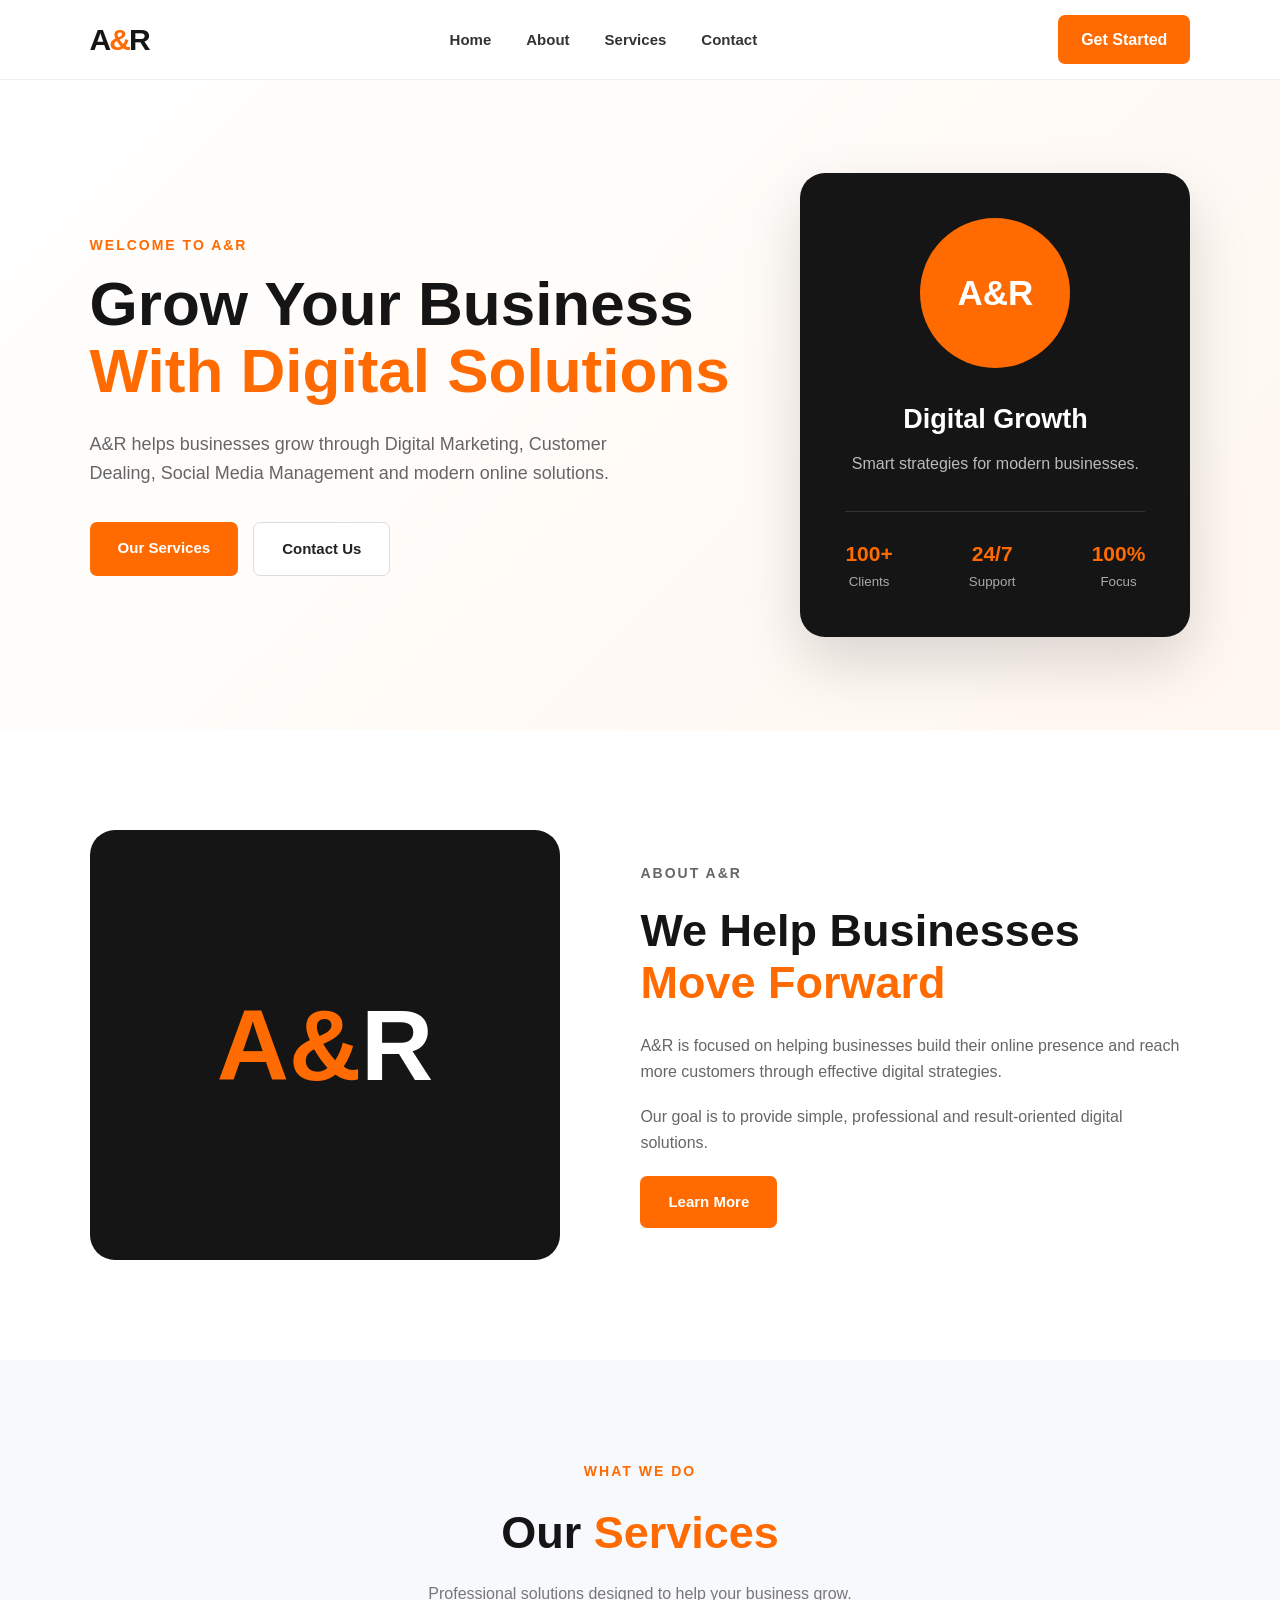
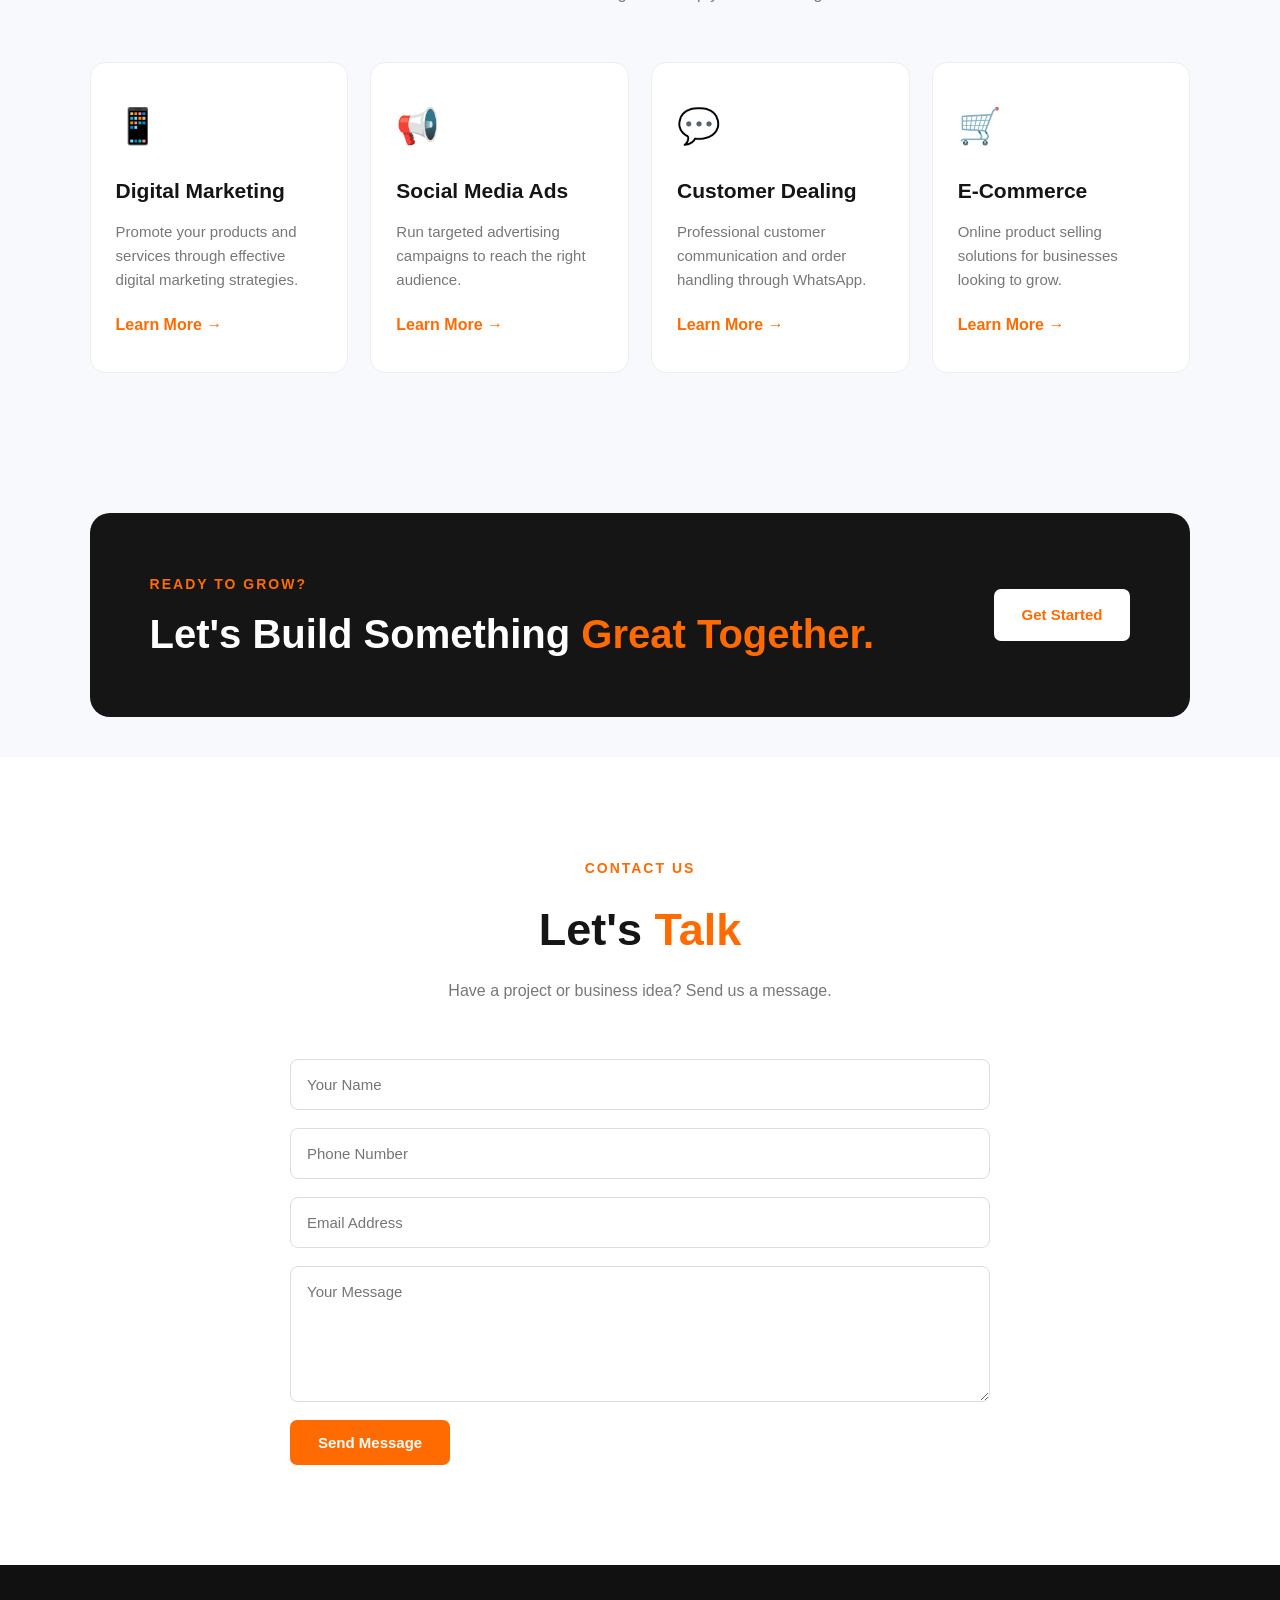
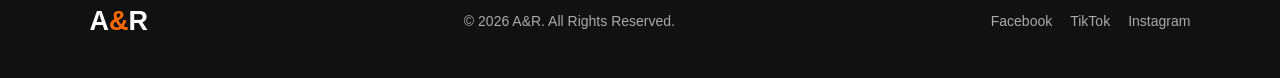
==== index.html @ b3b339a8 "Create index.html" ====
<!DOCTYPE html>
<html lang="en">
<head>
    <meta charset="UTF-8">
    <meta name="viewport" content="width=device-width, initial-scale=1.0">

    <title>A&R | Digital Solutions</title>

<link rel="stylesheet" href="/ar.css">
</head>
<body>

    <!-- Navbar -->
    <header class="navbar">
        <div class="logo">A<span>&</span>R</div>

        <nav>
            <a href="#home">Home</a>
            <a href="#about">About</a>
            <a href="#services">Services</a>
            <a href="#contact">Contact</a>
        </nav>

        <a href="#contact" class="nav-btn">Get Started</a>
    </header>


    <!-- Hero Section -->
    <section class="hero" id="home">

        <div class="hero-content">

            <p class="small-title">WELCOME TO A&R</p>

            <h1>
                Grow Your Business
                <span>With Digital Solutions</span>
            </h1>

            <p class="hero-text">
                A&R helps businesses grow through Digital Marketing,
                Customer Dealing, Social Media Management and modern
                online solutions.
            </p>

            <div class="hero-buttons">
                <a href="#services" class="btn primary">Our Services</a>
                <a href="#contact" class="btn secondary">Contact Us</a>
            </div>

        </div>

        <div class="hero-card">
            <div class="card-circle">A&R</div>

            <h3>Digital Growth</h3>

            <p>
                Smart strategies for modern businesses.
            </p>

            <div class="stats">
                <div>
                    <strong>100+</strong>
                    <small>Clients</small>
                </div>

                <div>
                    <strong>24/7</strong>
                    <small>Support</small>
                </div>

                <div>
                    <strong>100%</strong>
                    <small>Focus</small>
                </div>
            </div>
        </div>

    </section>


    <!-- About -->
    <section class="about" id="about">

        <div class="about-image">
            <div class="about-logo">A&R</div>
        </div>

        <div class="about-content">

            <p class="section-tag">ABOUT A&R</p>

            <h2>
                We Help Businesses
                <span>Move Forward</span>
            </h2>

            <p>
                A&R is focused on helping businesses build their online
                presence and reach more customers through effective
                digital strategies.
            </p>

            <p>
                Our goal is to provide simple, professional and
                result-oriented digital solutions.
            </p>

            <a href="#contact" class="btn primary">Learn More</a>

        </div>

    </section>


    <!-- Services -->
    <section class="services" id="services">

        <div class="section-heading">
            <p class="section-tag">WHAT WE DO</p>

            <h2>Our <span>Services</span></h2>

            <p>
                Professional solutions designed to help your business grow.
            </p>
        </div>


        <div class="service-container">

            <div class="service-card">
                <div class="icon">📱</div>

                <h3>Digital Marketing</h3>

                <p>
                    Promote your products and services through effective
                    digital marketing strategies.
                </p>

                <a href="#contact">Learn More →</a>
            </div>


            <div class="service-card">
                <div class="icon">📢</div>

                <h3>Social Media Ads</h3>

                <p>
                    Run targeted advertising campaigns to reach the
                    right audience.
                </p>

                <a href="#contact">Learn More →</a>
            </div>


            <div class="service-card">
                <div class="icon">💬</div>

                <h3>Customer Dealing</h3>

                <p>
                    Professional customer communication and order
                    handling through WhatsApp.
                </p>

                <a href="#contact">Learn More →</a>
            </div>


            <div class="service-card">
                <div class="icon">🛒</div>

                <h3>E-Commerce</h3>

                <p>
                    Online product selling solutions for businesses
                    looking to grow.
                </p>

                <a href="#contact">Learn More →</a>
            </div>

        </div>

    </section>


    <!-- CTA -->
    <section class="cta">

        <div>
            <p class="section-tag">READY TO GROW?</p>

            <h2>
                Let's Build Something
                <span>Great Together.</span>
            </h2>
        </div>

        <a href="#contact" class="btn white">Get Started</a>

    </section>


    <!-- Contact -->
    <section class="contact" id="contact">

        <div class="section-heading">
            <p class="section-tag">CONTACT US</p>

            <h2>Let's <span>Talk</span></h2>

            <p>
                Have a project or business idea? Send us a message.
            </p>
        </div>


        <form class="contact-form">

            <input
                type="text"
                placeholder="Your Name"
                required
            >

            <input
                type="tel"
                placeholder="Phone Number"
                required
            >

            <input
                type="email"
                placeholder="Email Address"
            >

            <textarea
                placeholder="Your Message"
                rows="6"
                required
            ></textarea>

            <button type="submit" class="btn primary">
                Send Message
            </button>

        </form>

    </section>


    <!-- Footer -->
    <footer>

        <div class="footer-logo">A<span>&</span>R</div>

        <p>
            © 2026 A&R. All Rights Reserved.
        </p>

        <div class="social">
            <a href="#">Facebook</a>
            <a href="#">TikTok</a>
            <a href="#">Instagram</a>
        </div>

    </footer>

</body>
</html>
---- ar.css ----
* {
    margin: 0;
    padding: 0;
    box-sizing: border-box;
}

html {
    scroll-behavior: smooth;
}

body {
    font-family: Arial, Helvetica, sans-serif;
    background: #f8f9fc;
    color: #151515;
    line-height: 1.6;
}


/* =========================
   NAVBAR
========================= */

.navbar {
    width: 100%;
    height: 80px;
    padding: 0 7%;
    display: flex;
    align-items: center;
    justify-content: space-between;
    background: white;
    border-bottom: 1px solid #eee;
    position: sticky;
    top: 0;
    z-index: 1000;
}

.logo {
    font-size: 30px;
    font-weight: 800;
    letter-spacing: -2px;
}

.logo span,
.footer-logo span {
    color: #ff6b00;
}

.navbar nav {
    display: flex;
    gap: 35px;
}

.navbar nav a {
    text-decoration: none;
    color: #333;
    font-size: 15px;
    font-weight: 600;
    transition: 0.3s;
}

.navbar nav a:hover {
    color: #ff6b00;
}

.nav-btn {
    text-decoration: none;
    background: #ff6b00;
    color: white;
    padding: 12px 23px;
    border-radius: 7px;
    font-weight: 600;
}


/* =========================
   HERO
========================= */

.hero {
    min-height: 650px;
    padding: 80px 7%;
    display: flex;
    align-items: center;
    justify-content: space-between;
    gap: 60px;
    background:
        linear-gradient(135deg, #fff 0%, #fff7f0 100%);
}

.hero-content {
    max-width: 650px;
}

.small-title,
.section-tag {
    color: #ff6b00;
    font-size: 14px;
    font-weight: 800;
    letter-spacing: 2px;
    margin-bottom: 15px;
}

.hero h1 {
    font-size: 62px;
    line-height: 1.08;
    margin-bottom: 25px;
}

.hero h1 span,
.about h2 span,
.section-heading h2 span,
.cta h2 span {
    color: #ff6b00;
}

.hero-text {
    color: #666;
    font-size: 18px;
    max-width: 580px;
    margin-bottom: 35px;
}

.hero-buttons {
    display: flex;
    gap: 15px;
}

.btn {
    display: inline-block;
    padding: 14px 28px;
    border-radius: 7px;
    text-decoration: none;
    font-weight: 700;
    border: none;
    cursor: pointer;
    font-size: 15px;
}

.primary {
    background: #ff6b00;
    color: white;
}

.secondary {
    border: 1px solid #ddd;
    color: #222;
    background: white;
}

.white {
    background: white;
    color: #ff6b00;
}


/* HERO CARD */

.hero-card {
    width: 390px;
    min-height: 420px;
    padding: 45px;
    background: #151515;
    color: white;
    border-radius: 25px;
    box-shadow: 0 25px 60px rgba(0, 0, 0, 0.15);
    text-align: center;
}

.card-circle {
    width: 150px;
    height: 150px;
    margin: 0 auto 30px;
    border-radius: 50%;
    display: flex;
    align-items: center;
    justify-content: center;
    background: #ff6b00;
    color: white;
    font-size: 35px;
    font-weight: 900;
}

.hero-card h3 {
    font-size: 27px;
    margin-bottom: 10px;
}

.hero-card p {
    color: #bbb;
}

.stats {
    display: flex;
    justify-content: space-between;
    margin-top: 35px;
    padding-top: 25px;
    border-top: 1px solid #333;
}

.stats div {
    display: flex;
    flex-direction: column;
}

.stats strong {
    color: #ff6b00;
    font-size: 21px;
}

.stats small {
    color: #aaa;
}


/* =========================
   ABOUT
========================= */

.about {
    padding: 100px 7%;
    display: flex;
    align-items: center;
    gap: 80px;
    background: white;
}

.about-image {
    width: 50%;
    height: 430px;
    background: #151515;
    border-radius: 25px;
    display: flex;
    align-items: center;
    justify-content: center;
}

.about-logo {
    font-size: 100px;
    font-weight: 900;
    color: white;
}

.about-logo::first-letter {
    color: #ff6b00;
}

.about-content {
    max-width: 550px;
}

.about h2 {
    font-size: 45px;
    line-height: 1.15;
    margin-bottom: 25px;
}

.about-content p {
    color: #666;
    margin-bottom: 20px;
}


/* =========================
   SERVICES
========================= */

.services {
    padding: 100px 7%;
}

.section-heading {
    text-align: center;
    margin-bottom: 55px;
}

.section-heading h2 {
    font-size: 45px;
    margin-bottom: 12px;
}

.section-heading > p:last-child {
    color: #777;
}

.service-container {
    display: grid;
    grid-template-columns: repeat(4, 1fr);
    gap: 22px;
}

.service-card {
    background: white;
    padding: 35px 25px;
    border-radius: 15px;
    border: 1px solid #eee;
    transition: 0.3s;
}

.service-card:hover {
    transform: translateY(-8px);
    box-shadow: 0 15px 40px rgba(0, 0, 0, 0.08);
}

.icon {
    font-size: 35px;
    margin-bottom: 20px;
}

.service-card h3 {
    font-size: 21px;
    margin-bottom: 12px;
}

.service-card p {
    color: #777;
    font-size: 15px;
    margin-bottom: 20px;
}

.service-card a {
    text-decoration: none;
    color: #ff6b00;
    font-weight: 700;
}


/* =========================
   CTA
========================= */

.cta {
    margin: 40px 7%;
    padding: 60px;
    border-radius: 20px;
    background: #151515;
    color: white;
    display: flex;
    align-items: center;
    justify-content: space-between;
}

.cta h2 {
    font-size: 40px;
    line-height: 1.15;
}


/* =========================
   CONTACT
========================= */

.contact {
    padding: 100px 7%;
    background: white;
}

.contact-form {
    max-width: 700px;
    margin: auto;
    display: flex;
    flex-direction: column;
    gap: 18px;
}

.contact-form input,
.contact-form textarea {
    width: 100%;
    padding: 16px;
    border: 1px solid #ddd;
    border-radius: 8px;
    outline: none;
    font-family: inherit;
    font-size: 15px;
}

.contact-form input:focus,
.contact-form textarea:focus {
    border-color: #ff6b00;
}

.contact-form button {
    width: fit-content;
}


/* =========================
   FOOTER
========================= */

footer {
    background: #111;
    color: white;
    padding: 35px 7%;
    display: flex;
    align-items: center;
    justify-content: space-between;
}

.footer-logo {
    font-size: 27px;
    font-weight: 800;
}

footer p {
    color: #aaa;
    font-size: 14px;
}

.social {
    display: flex;
    gap: 18px;
}

.social a {
    color: #aaa;
    text-decoration: none;
    font-size: 14px;
}

.social a:hover {
    color: #ff6b00;
}


/* =========================
   RESPONSIVE
========================= */

@media (max-width: 1000px) {

    .hero {
        flex-direction: column;
        text-align: center;
    }

    .hero-text {
        margin-left: auto;
        margin-right: auto;
    }

    .hero-buttons {
        justify-content: center;
    }

    .service-container {
        grid-template-columns: repeat(2, 1fr);
    }

    .about {
        flex-direction: column;
    }

    .about-image {
        width: 100%;
    }
}


@media (max-width: 700px) {

    .navbar {
        padding: 0 5%;
    }

    .navbar nav {
        display: none;
    }

    .nav-btn {
        padding: 10px 15px;
        font-size: 13px;
    }

    .hero {
        padding: 60px 5%;
    }

    .hero h1 {
        font-size: 42px;
    }

    .hero-card {
        width: 100%;
    }

    .about,
    .services,
    .contact {
        padding: 70px 5%;
    }

    .about h2,
    .section-heading h2 {
        font-size: 35px;
    }

    .service-container {
        grid-template-columns: 1fr;
    }

    .cta {
        margin: 20px 5%;
        padding: 40px 25px;
        flex-direction: column;
        align-items: flex-start;
        gap: 25px;
    }

    .cta h2 {
        font-size: 32px;
    }

    footer {
        flex-direction: column;
        gap: 20px;
        text-align: center;
    }
}
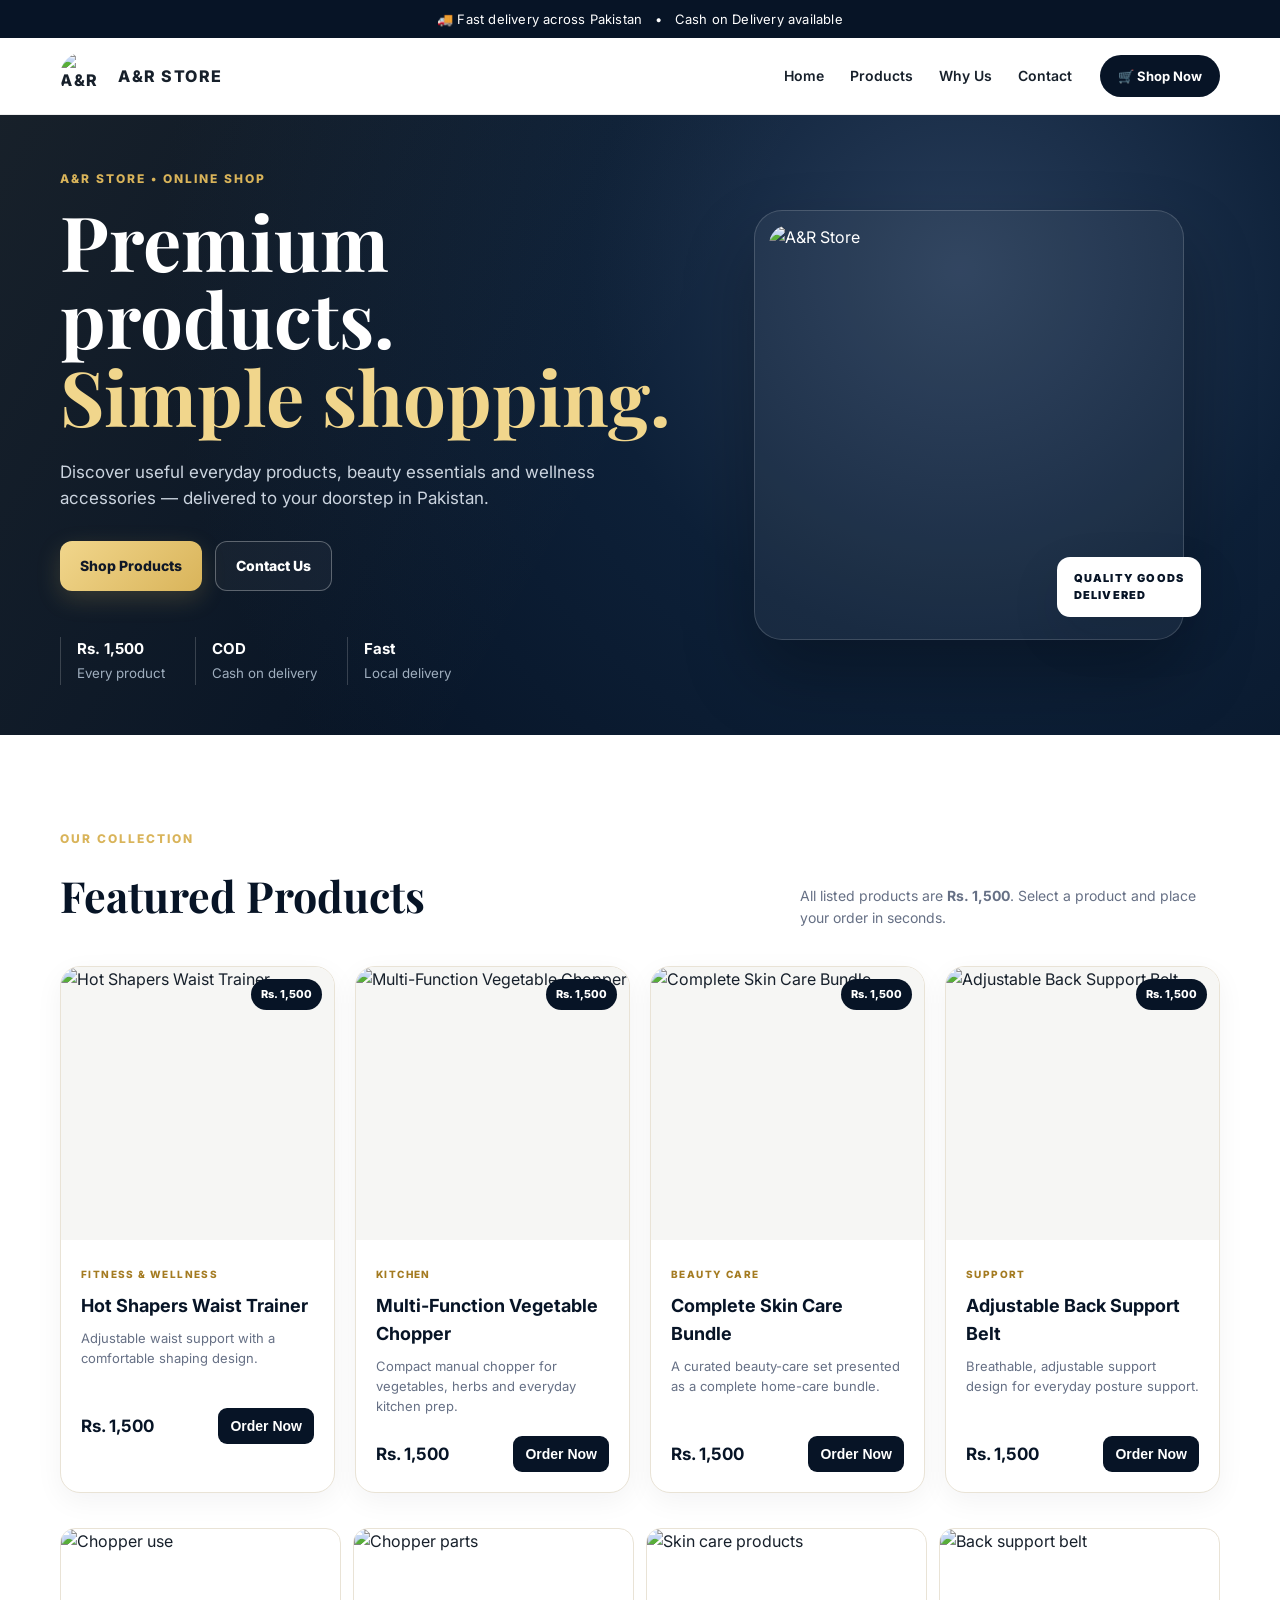
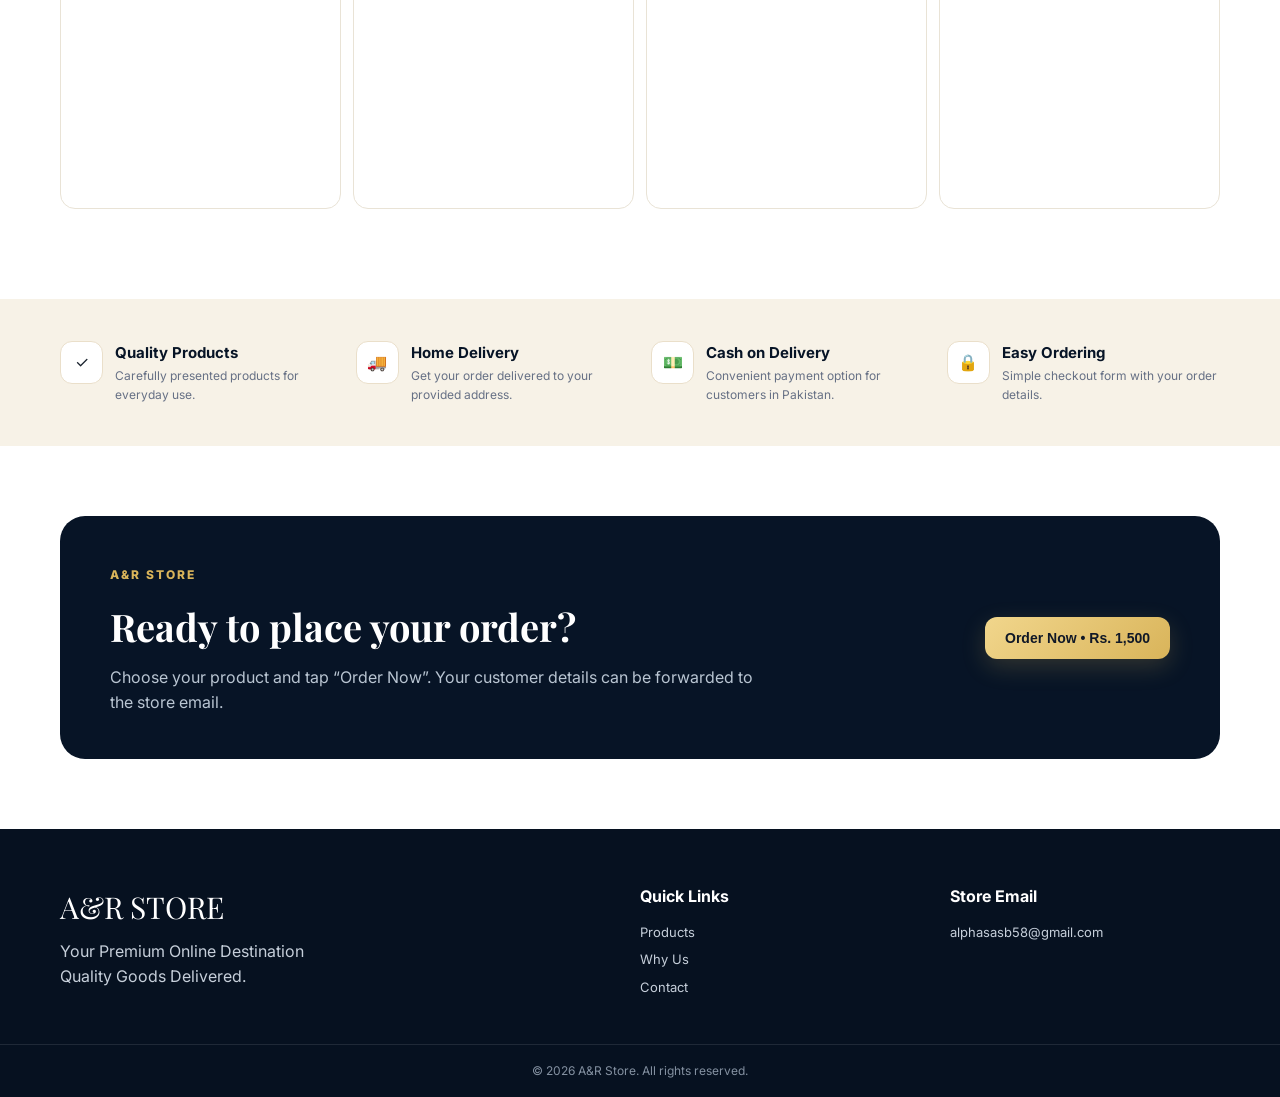
==== commit dbf40d7d: "Add files via upload" ====
--- a/index.html
+++ b/index.html
@@ -1,276 +1,255 @@
 <!DOCTYPE html>
 <html lang="en">
 <head>
-    <meta charset="UTF-8">
-    <meta name="viewport" content="width=device-width, initial-scale=1.0">
-
-    <title>A&R | Digital Solutions</title>
-
-<link rel="stylesheet" href="/ar.css">
+  <meta charset="UTF-8">
+  <meta name="viewport" content="width=device-width, initial-scale=1.0">
+  <meta name="description" content="A&R Store - Premium online destination for quality goods delivered across Pakistan.">
+  <title>A&R Store | Quality Goods Delivered</title>
+  <link rel="preconnect" href="https://fonts.googleapis.com">
+  <link rel="preconnect" href="https://fonts.gstatic.com" crossorigin>
+  <link href="https://fonts.googleapis.com/css2?family=Inter:wght@400;500;600;700;800&family=Playfair+Display:wght@600;700&display=swap" rel="stylesheet">
+  <link rel="stylesheet" href="style.css">
 </head>
 <body>
-
-    <!-- Navbar -->
-    <header class="navbar">
-        <div class="logo">A<span>&</span>R</div>
-
-        <nav>
-            <a href="#home">Home</a>
-            <a href="#about">About</a>
-            <a href="#services">Services</a>
-            <a href="#contact">Contact</a>
-        </nav>
-
-        <a href="#contact" class="nav-btn">Get Started</a>
-    </header>
-
-
-    <!-- Hero Section -->
-    <section class="hero" id="home">
-
-        <div class="hero-content">
-
-            <p class="small-title">WELCOME TO A&R</p>
-
-            <h1>
-                Grow Your Business
-                <span>With Digital Solutions</span>
-            </h1>
-
-            <p class="hero-text">
-                A&R helps businesses grow through Digital Marketing,
-                Customer Dealing, Social Media Management and modern
-                online solutions.
-            </p>
-
-            <div class="hero-buttons">
-                <a href="#services" class="btn primary">Our Services</a>
-                <a href="#contact" class="btn secondary">Contact Us</a>
-            </div>
-
-        </div>
-
-        <div class="hero-card">
-            <div class="card-circle">A&R</div>
-
-            <h3>Digital Growth</h3>
-
-            <p>
-                Smart strategies for modern businesses.
-            </p>
-
-            <div class="stats">
-                <div>
-                    <strong>100+</strong>
-                    <small>Clients</small>
-                </div>
-
-                <div>
-                    <strong>24/7</strong>
-                    <small>Support</small>
-                </div>
-
-                <div>
-                    <strong>100%</strong>
-                    <small>Focus</small>
-                </div>
-            </div>
-        </div>
-
-    </section>
-
-
-    <!-- About -->
-    <section class="about" id="about">
-
-        <div class="about-image">
-            <div class="about-logo">A&R</div>
-        </div>
-
-        <div class="about-content">
-
-            <p class="section-tag">ABOUT A&R</p>
-
-            <h2>
-                We Help Businesses
-                <span>Move Forward</span>
-            </h2>
-
-            <p>
-                A&R is focused on helping businesses build their online
-                presence and reach more customers through effective
-                digital strategies.
-            </p>
-
-            <p>
-                Our goal is to provide simple, professional and
-                result-oriented digital solutions.
-            </p>
-
-            <a href="#contact" class="btn primary">Learn More</a>
-
-        </div>
-
-    </section>
-
-
-    <!-- Services -->
-    <section class="services" id="services">
-
-        <div class="section-heading">
-            <p class="section-tag">WHAT WE DO</p>
-
-            <h2>Our <span>Services</span></h2>
-
-            <p>
-                Professional solutions designed to help your business grow.
-            </p>
-        </div>
-
-
-        <div class="service-container">
-
-            <div class="service-card">
-                <div class="icon">📱</div>
-
-                <h3>Digital Marketing</h3>
-
-                <p>
-                    Promote your products and services through effective
-                    digital marketing strategies.
-                </p>
-
-                <a href="#contact">Learn More →</a>
-            </div>
-
-
-            <div class="service-card">
-                <div class="icon">📢</div>
-
-                <h3>Social Media Ads</h3>
-
-                <p>
-                    Run targeted advertising campaigns to reach the
-                    right audience.
-                </p>
-
-                <a href="#contact">Learn More →</a>
-            </div>
-
-
-            <div class="service-card">
-                <div class="icon">💬</div>
-
-                <h3>Customer Dealing</h3>
-
-                <p>
-                    Professional customer communication and order
-                    handling through WhatsApp.
-                </p>
-
-                <a href="#contact">Learn More →</a>
-            </div>
-
-
-            <div class="service-card">
-                <div class="icon">🛒</div>
-
-                <h3>E-Commerce</h3>
-
-                <p>
-                    Online product selling solutions for businesses
-                    looking to grow.
-                </p>
-
-                <a href="#contact">Learn More →</a>
-            </div>
-
-        </div>
-
-    </section>
-
-
-    <!-- CTA -->
-    <section class="cta">
-
+  <div class="topbar">🚚 Fast delivery across Pakistan &nbsp; • &nbsp; Cash on Delivery available</div>
+
+  <header class="site-header">
+    <div class="container nav">
+      <a class="brand" href="#home" aria-label="A&R Store home">
+        <img src="assets/logo.jpg" alt="A&R Store logo">
+        <span>A&R STORE</span>
+      </a>
+      <button class="menu-btn" aria-label="Open menu">☰</button>
+      <nav class="nav-links">
+        <a href="#home">Home</a>
+        <a href="#products">Products</a>
+        <a href="#why-us">Why Us</a>
+        <a href="#contact">Contact</a>
+      </nav>
+      <a class="cart-pill" href="#products">🛒 Shop Now</a>
+    </div>
+  </header>
+
+  <main id="home">
+    <section class="hero">
+      <div class="hero-glow"></div>
+      <div class="container hero-grid">
+        <div class="hero-copy">
+          <span class="eyebrow">A&R STORE • ONLINE SHOP</span>
+          <h1>Premium products.<br><span>Simple shopping.</span></h1>
+          <p>Discover useful everyday products, beauty essentials and wellness accessories — delivered to your doorstep in Pakistan.</p>
+          <div class="hero-actions">
+            <a class="btn btn-primary" href="#products">Shop Products</a>
+            <a class="btn btn-outline" href="#contact">Contact Us</a>
+          </div>
+          <div class="trust-row">
+            <div><b>Rs. 1,500</b><small>Every product</small></div>
+            <div><b>COD</b><small>Cash on delivery</small></div>
+            <div><b>Fast</b><small>Local delivery</small></div>
+          </div>
+        </div>
+        <div class="hero-art">
+          <div class="hero-card">
+            <img src="assets/logo.jpg" alt="A&R Store">
+            <div class="hero-card-badge">QUALITY GOODS<br>DELIVERED</div>
+          </div>
+        </div>
+      </div>
+    </section>
+
+    <section class="section" id="products">
+      <div class="container">
+        <div class="section-head">
+          <div>
+            <span class="eyebrow">OUR COLLECTION</span>
+            <h2>Featured Products</h2>
+          </div>
+          <p>All listed products are <strong>Rs. 1,500</strong>. Select a product and place your order in seconds.</p>
+        </div>
+
+        <div class="product-grid">
+          <article class="product-card">
+            <div class="product-image">
+              <img src="assets/waist-trainer.jpg" alt="Hot Shapers Waist Trainer">
+              <span class="sale-tag">Rs. 1,500</span>
+            </div>
+            <div class="product-body">
+              <span class="category">FITNESS & WELLNESS</span>
+              <h3>Hot Shapers Waist Trainer</h3>
+              <p>Adjustable waist support with a comfortable shaping design.</p>
+              <div class="card-bottom">
+                <strong>Rs. 1,500</strong>
+                <button class="btn small order-btn" data-product="Hot Shapers Waist Trainer">Order Now</button>
+              </div>
+            </div>
+          </article>
+
+          <article class="product-card">
+            <div class="product-image">
+              <img src="assets/chopper-1.jpg" alt="Multi-Function Vegetable Chopper">
+              <span class="sale-tag">Rs. 1,500</span>
+            </div>
+            <div class="product-body">
+              <span class="category">KITCHEN</span>
+              <h3>Multi-Function Vegetable Chopper</h3>
+              <p>Compact manual chopper for vegetables, herbs and everyday kitchen prep.</p>
+              <div class="card-bottom">
+                <strong>Rs. 1,500</strong>
+                <button class="btn small order-btn" data-product="Multi-Function Vegetable Chopper">Order Now</button>
+              </div>
+            </div>
+          </article>
+
+          <article class="product-card">
+            <div class="product-image">
+              <img src="assets/skin-care-1.png" alt="Complete Skin Care Bundle">
+              <span class="sale-tag">Rs. 1,500</span>
+            </div>
+            <div class="product-body">
+              <span class="category">BEAUTY CARE</span>
+              <h3>Complete Skin Care Bundle</h3>
+              <p>A curated beauty-care set presented as a complete home-care bundle.</p>
+              <div class="card-bottom">
+                <strong>Rs. 1,500</strong>
+                <button class="btn small order-btn" data-product="Complete Skin Care Bundle">Order Now</button>
+              </div>
+            </div>
+          </article>
+
+          <article class="product-card">
+            <div class="product-image">
+              <img src="assets/back-support-1.jpeg" alt="Adjustable Back Support Belt">
+              <span class="sale-tag">Rs. 1,500</span>
+            </div>
+            <div class="product-body">
+              <span class="category">SUPPORT</span>
+              <h3>Adjustable Back Support Belt</h3>
+              <p>Breathable, adjustable support design for everyday posture support.</p>
+              <div class="card-bottom">
+                <strong>Rs. 1,500</strong>
+                <button class="btn small order-btn" data-product="Adjustable Back Support Belt">Order Now</button>
+              </div>
+            </div>
+          </article>
+        </div>
+
+        <div class="gallery-strip">
+          <img src="assets/chopper-2.jpg" alt="Chopper use">
+          <img src="assets/chopper-3.jpg" alt="Chopper parts">
+          <img src="assets/skin-care-2.png" alt="Skin care products">
+          <img src="assets/back-support-2.png" alt="Back support belt">
+        </div>
+      </div>
+    </section>
+
+    <section class="feature-band" id="why-us">
+      <div class="container feature-grid">
+        <div><span class="feature-icon">✓</span><div><h3>Quality Products</h3><p>Carefully presented products for everyday use.</p></div></div>
+        <div><span class="feature-icon">🚚</span><div><h3>Home Delivery</h3><p>Get your order delivered to your provided address.</p></div></div>
+        <div><span class="feature-icon">💵</span><div><h3>Cash on Delivery</h3><p>Convenient payment option for customers in Pakistan.</p></div></div>
+        <div><span class="feature-icon">🔒</span><div><h3>Easy Ordering</h3><p>Simple checkout form with your order details.</p></div></div>
+      </div>
+    </section>
+
+    <section class="cta-section" id="contact">
+      <div class="container cta">
         <div>
-            <p class="section-tag">READY TO GROW?</p>
-
-            <h2>
-                Let's Build Something
-                <span>Great Together.</span>
-            </h2>
-        </div>
-
-        <a href="#contact" class="btn white">Get Started</a>
-
-    </section>
-
-
-    <!-- Contact -->
-    <section class="contact" id="contact">
-
-        <div class="section-heading">
-            <p class="section-tag">CONTACT US</p>
-
-            <h2>Let's <span>Talk</span></h2>
-
-            <p>
-                Have a project or business idea? Send us a message.
-            </p>
-        </div>
-
-
-        <form class="contact-form">
-
-            <input
-                type="text"
-                placeholder="Your Name"
-                required
-            >
-
-            <input
-                type="tel"
-                placeholder="Phone Number"
-                required
-            >
-
-            <input
-                type="email"
-                placeholder="Email Address"
-            >
-
-            <textarea
-                placeholder="Your Message"
-                rows="6"
-                required
-            ></textarea>
-
-            <button type="submit" class="btn primary">
-                Send Message
-            </button>
-
-        </form>
-
-    </section>
-
-
-    <!-- Footer -->
-    <footer>
-
-        <div class="footer-logo">A<span>&</span>R</div>
-
-        <p>
-            © 2026 A&R. All Rights Reserved.
-        </p>
-
-        <div class="social">
-            <a href="#">Facebook</a>
-            <a href="#">TikTok</a>
-            <a href="#">Instagram</a>
-        </div>
-
-    </footer>
-
+          <span class="eyebrow">A&R STORE</span>
+          <h2>Ready to place your order?</h2>
+          <p>Choose your product and tap “Order Now”. Your customer details can be forwarded to the store email.</p>
+        </div>
+        <button class="btn btn-primary" id="ctaOrder">Order Now • Rs. 1,500</button>
+      </div>
+    </section>
+  </main>
+
+  <footer class="footer">
+    <div class="container footer-grid">
+      <div>
+        <div class="footer-brand">A&R STORE</div>
+        <p>Your Premium Online Destination<br>Quality Goods Delivered.</p>
+      </div>
+      <div>
+        <h4>Quick Links</h4>
+        <a href="#products">Products</a>
+        <a href="#why-us">Why Us</a>
+        <a href="#contact">Contact</a>
+      </div>
+      <div>
+        <h4>Store Email</h4>
+        <a href="mailto:alphasasb58@gmail.com">alphasasb58@gmail.com</a>
+      </div>
+    </div>
+    <div class="copyright">© <span id="year"></span> A&R Store. All rights reserved.</div>
+  </footer>
+
+  <div class="modal" id="orderModal" aria-hidden="true">
+    <div class="modal-backdrop"></div>
+    <div class="modal-card">
+      <button class="close-modal" aria-label="Close">×</button>
+      <div class="modal-head">
+        <span class="eyebrow">PLACE YOUR ORDER</span>
+        <h2>Order Details</h2>
+        <p>Product price: <strong>Rs. 1,500</strong></p>
+      </div>
+
+      <!-- FormSubmit forwards the submitted form to your store email.
+           On the first order, FormSubmit may ask you to confirm/activate the email. -->
+      <form id="orderForm" action="https://formsubmit.co/ajax/alphasasb58@gmail.com" method="POST">
+        <input type="hidden" name="_subject" value="New Order - A&R Store">
+        <input type="hidden" name="_template" value="table">
+        <input type="hidden" name="_captcha" value="false">
+        <input type="hidden" name="_replyto" id="hiddenReplyTo">
+        <input type="hidden" name="Product Price" value="Rs. 1,500">
+        <input type="hidden" name="Order Time" id="orderTime">
+
+        <label>Product
+          <select name="Product" id="productSelect" required>
+            <option>Hot Shapers Waist Trainer</option>
+            <option>Multi-Function Vegetable Chopper</option>
+            <option>Complete Skin Care Bundle</option>
+            <option>Adjustable Back Support Belt</option>
+          </select>
+        </label>
+
+        <div class="form-row">
+          <label>Quantity
+            <input type="number" name="Quantity" id="quantity" min="1" max="20" value="1" required>
+          </label>
+          <label>Customer Name
+            <input type="text" name="Customer Name" id="customerName" placeholder="Your full name" required>
+          </label>
+        </div>
+
+        <div class="form-row">
+          <label>Phone Number
+            <input type="tel" name="Phone" id="phone" placeholder="03XX XXXXXXX" required>
+          </label>
+          <label>Email
+            <input type="email" name="Customer Email" id="customerEmail" placeholder="you@example.com">
+          </label>
+        </div>
+
+        <label>Delivery Address
+          <textarea name="Delivery Address" id="address" rows="3" placeholder="House, street, area, city" required></textarea>
+        </label>
+
+        <label>Additional Note <span>(optional)</span>
+          <textarea name="Note" id="note" rows="2" placeholder="Color, size, or other note"></textarea>
+        </label>
+
+        <div class="total-box">
+          <span>Total</span>
+          <strong id="totalPrice">Rs. 1,500</strong>
+        </div>
+
+        <button class="btn btn-primary full" type="submit" id="submitOrder">Confirm Order • Rs. 1,500</button>
+        <p class="form-status" id="formStatus"></p>
+        <small class="form-note">By submitting, you agree that your order details will be sent to A&R Store for order processing.</small>
+      </form>
+    </div>
+  </div>
+
+  <script src="script.js"></script>
 </body>
 </html>
--- a/style.css
+++ b/style.css
@@ -0,0 +1,115 @@
+:root{
+  --navy:#071426;
+  --navy2:#0e2038;
+  --gold:#d9b45a;
+  --gold2:#f1d68c;
+  --cream:#fffaf0;
+  --text:#17202b;
+  --muted:#667085;
+  --white:#fff;
+  --border:#e9e3d6;
+  --shadow:0 18px 50px rgba(8,20,38,.10);
+}
+*{box-sizing:border-box;margin:0;padding:0}
+html{scroll-behavior:smooth}
+body{font-family:Inter,Arial,sans-serif;color:var(--text);background:#fff;line-height:1.55}
+a{text-decoration:none;color:inherit}
+img{display:block;max-width:100%}
+.container{width:min(1160px,92%);margin:auto}
+.topbar{background:var(--navy);color:#fff;text-align:center;padding:9px 15px;font-size:13px;letter-spacing:.2px}
+.site-header{position:sticky;top:0;z-index:50;background:rgba(255,255,255,.94);backdrop-filter:blur(14px);border-bottom:1px solid #eee}
+.nav{height:76px;display:flex;align-items:center;gap:28px}
+.brand{display:flex;align-items:center;gap:10px;font-weight:800;letter-spacing:1.5px}
+.brand img{width:48px;height:48px;border-radius:50%;object-fit:cover}
+.nav-links{display:flex;gap:26px;margin-left:auto;font-size:14px;font-weight:600}
+.nav-links a:hover{color:#a47b21}
+.cart-pill{background:var(--navy);color:#fff;padding:11px 18px;border-radius:999px;font-size:13px;font-weight:700}
+.menu-btn{display:none;border:0;background:none;font-size:25px}
+.hero{position:relative;overflow:hidden;background:radial-gradient(circle at 75% 25%,#273c59 0,#0d2038 35%,#071426 75%);color:#fff}
+.hero:before{content:"";position:absolute;inset:0;background:linear-gradient(120deg,rgba(217,180,90,.08),transparent 50%)}
+.hero-grid{position:relative;display:grid;grid-template-columns:1.1fr .9fr;align-items:center;min-height:620px;gap:45px}
+.eyebrow{display:inline-block;color:var(--gold);font-weight:800;font-size:12px;letter-spacing:2px;margin-bottom:13px}
+.hero h1{font-family:"Playfair Display",serif;font-size:clamp(44px,6vw,76px);line-height:1.02;margin-bottom:24px}
+.hero h1 span{color:var(--gold2)}
+.hero-copy>p{max-width:600px;color:#cbd4df;font-size:17px}
+.hero-actions{display:flex;gap:13px;margin:30px 0}
+.btn{border:0;cursor:pointer;display:inline-flex;justify-content:center;align-items:center;border-radius:12px;padding:13px 20px;font-weight:800;font-size:14px;transition:.2s}
+.btn-primary{background:linear-gradient(135deg,var(--gold2),var(--gold));color:#101827;box-shadow:0 8px 25px rgba(217,180,90,.2)}
+.btn-primary:hover{transform:translateY(-2px)}
+.btn-outline{border:1px solid rgba(255,255,255,.3);color:#fff;background:rgba(255,255,255,.04)}
+.btn-outline:hover{background:#fff;color:var(--navy)}
+.trust-row{display:flex;gap:30px;padding-top:16px}
+.trust-row div{border-left:1px solid rgba(255,255,255,.18);padding-left:16px}
+.trust-row b{display:block;color:#fff;font-size:15px}.trust-row small{color:#9faebe}
+.hero-art{display:flex;justify-content:center}
+.hero-card{position:relative;width:min(430px,90%);padding:14px;border:1px solid rgba(255,255,255,.16);background:rgba(255,255,255,.05);border-radius:28px;box-shadow:0 35px 70px rgba(0,0,0,.28)}
+.hero-card img{border-radius:20px;width:100%;aspect-ratio:1/1;object-fit:cover}
+.hero-card-badge{position:absolute;right:-18px;bottom:22px;background:#fff;color:var(--navy);padding:13px 17px;border-radius:13px;font-size:11px;font-weight:900;letter-spacing:1.2px;box-shadow:var(--shadow)}
+.section{padding:90px 0}
+.section-head{display:flex;justify-content:space-between;align-items:end;gap:30px;margin-bottom:38px}
+.section-head h2{font-family:"Playfair Display",serif;font-size:43px;color:var(--navy)}
+.section-head p{max-width:420px;color:var(--muted);font-size:14px}
+.product-grid{display:grid;grid-template-columns:repeat(4,1fr);gap:20px}
+.product-card{background:#fff;border:1px solid var(--border);border-radius:20px;overflow:hidden;box-shadow:0 8px 28px rgba(8,20,38,.05);transition:.25s}
+.product-card:hover{transform:translateY(-6px);box-shadow:var(--shadow)}
+.product-image{position:relative;background:#f6f6f4;aspect-ratio:1/1;overflow:hidden}
+.product-image img{width:100%;height:100%;object-fit:cover;transition:.4s}
+.product-card:hover .product-image img{transform:scale(1.04)}
+.sale-tag{position:absolute;top:12px;right:12px;background:var(--navy);color:#fff;padding:7px 10px;border-radius:999px;font-size:11px;font-weight:800}
+.product-body{padding:20px}
+.category{font-size:10px;font-weight:800;letter-spacing:1.4px;color:#a47b21}
+.product-body h3{font-size:18px;margin:7px 0 8px;color:var(--navy)}
+.product-body p{font-size:13px;color:var(--muted);min-height:62px}
+.card-bottom{display:flex;justify-content:space-between;align-items:center;gap:10px;margin-top:18px}
+.card-bottom strong{font-size:17px;color:var(--navy)}
+.btn.small{padding:10px 12px;border-radius:9px;background:var(--navy);color:#fff}
+.gallery-strip{display:grid;grid-template-columns:repeat(4,1fr);gap:12px;margin-top:35px}
+.gallery-strip img{width:100%;aspect-ratio:1/1;object-fit:cover;border-radius:15px;border:1px solid var(--border)}
+.feature-band{background:#f7f2e7;padding:42px 0}
+.feature-grid{display:grid;grid-template-columns:repeat(4,1fr);gap:22px}
+.feature-grid>div{display:flex;gap:12px}
+.feature-icon{width:43px;height:43px;flex:none;border-radius:12px;background:#fff;border:1px solid #eadfca;display:grid;place-items:center}
+.feature-grid h3{font-size:15px;color:var(--navy);margin-bottom:3px}.feature-grid p{font-size:12px;color:var(--muted)}
+.cta-section{padding:70px 0}
+.cta{background:var(--navy);color:#fff;border-radius:25px;padding:45px 50px;display:flex;justify-content:space-between;align-items:center;gap:30px}
+.cta h2{font-family:"Playfair Display",serif;font-size:38px;margin-bottom:8px}.cta p{color:#b9c5d2;max-width:650px}
+.footer{background:#061120;color:#c6cfda;padding:55px 0 0}
+.footer-grid{display:grid;grid-template-columns:2fr 1fr 1fr;gap:40px;padding-bottom:40px}
+.footer-brand{font-family:"Playfair Display",serif;color:#fff;font-size:30px;margin-bottom:8px}
+.footer h4{color:#fff;margin-bottom:13px}.footer-grid a{display:block;margin:7px 0;font-size:13px;color:#c6cfda}.footer-grid a:hover{color:var(--gold2)}
+.copyright{border-top:1px solid rgba(255,255,255,.1);text-align:center;padding:17px;font-size:12px;color:#8491a1}
+.modal{display:none;position:fixed;inset:0;z-index:100}.modal.show{display:block}
+.modal-backdrop{position:absolute;inset:0;background:rgba(0,0,0,.62);backdrop-filter:blur(4px)}
+.modal-card{position:relative;width:min(650px,94%);max-height:92vh;overflow:auto;margin:4vh auto;background:#fff;border-radius:22px;padding:30px;box-shadow:0 30px 80px rgba(0,0,0,.25);z-index:2}
+.close-modal{position:absolute;right:18px;top:13px;border:0;background:#f3f4f6;width:34px;height:34px;border-radius:50%;font-size:25px;cursor:pointer}
+.modal-head{margin-bottom:20px}.modal-head h2{font-family:"Playfair Display",serif;color:var(--navy);font-size:34px}.modal-head p{font-size:13px;color:var(--muted)}
+form label{display:block;font-size:12px;font-weight:800;color:#344054;margin-bottom:14px}
+form label span{font-weight:500;color:#98a2b3}
+input,select,textarea{display:block;width:100%;margin-top:7px;border:1px solid #d8dee8;border-radius:10px;padding:12px 13px;font:inherit;font-size:13px;outline:none;background:#fff}
+input:focus,select:focus,textarea:focus{border-color:#b08a3c;box-shadow:0 0 0 3px rgba(217,180,90,.14)}
+textarea{resize:vertical}
+.form-row{display:grid;grid-template-columns:1fr 1fr;gap:15px}
+.total-box{display:flex;justify-content:space-between;align-items:center;background:#f7f2e7;border:1px solid #eadfca;border-radius:12px;padding:14px 16px;margin:8px 0 14px}
+.total-box strong{font-size:20px;color:var(--navy)}
+.full{width:100%}.form-status{text-align:center;font-size:13px;margin-top:10px;min-height:20px}.form-note{display:block;text-align:center;color:#98a2b3;font-size:10px;margin-top:8px}
+@media(max-width:900px){
+  .product-grid{grid-template-columns:repeat(2,1fr)}
+  .feature-grid{grid-template-columns:repeat(2,1fr)}
+  .hero-grid{grid-template-columns:1fr;min-height:auto;padding:75px 0}
+  .hero-art{display:none}
+  .section-head{align-items:start;flex-direction:column}
+}
+@media(max-width:680px){
+  .nav{height:65px}.nav-links{display:none;position:absolute;top:65px;left:0;right:0;background:#fff;padding:20px;flex-direction:column;gap:16px;border-bottom:1px solid #eee}.nav-links.open{display:flex}
+  .menu-btn{display:block;margin-left:auto}.cart-pill{display:none}
+  .brand span{font-size:13px}
+  .hero h1{font-size:47px}.trust-row{gap:14px}.trust-row div{padding-left:10px}
+  .section{padding:65px 0}.section-head h2{font-size:36px}
+  .product-grid{grid-template-columns:1fr}
+  .gallery-strip{grid-template-columns:repeat(2,1fr)}
+  .feature-grid{grid-template-columns:1fr}
+  .cta{padding:30px 24px;flex-direction:column;align-items:flex-start}.cta h2{font-size:31px}
+  .footer-grid{grid-template-columns:1fr}
+  .form-row{grid-template-columns:1fr}
+  .modal-card{padding:23px 18px;margin:2vh auto;max-height:96vh}
+}
